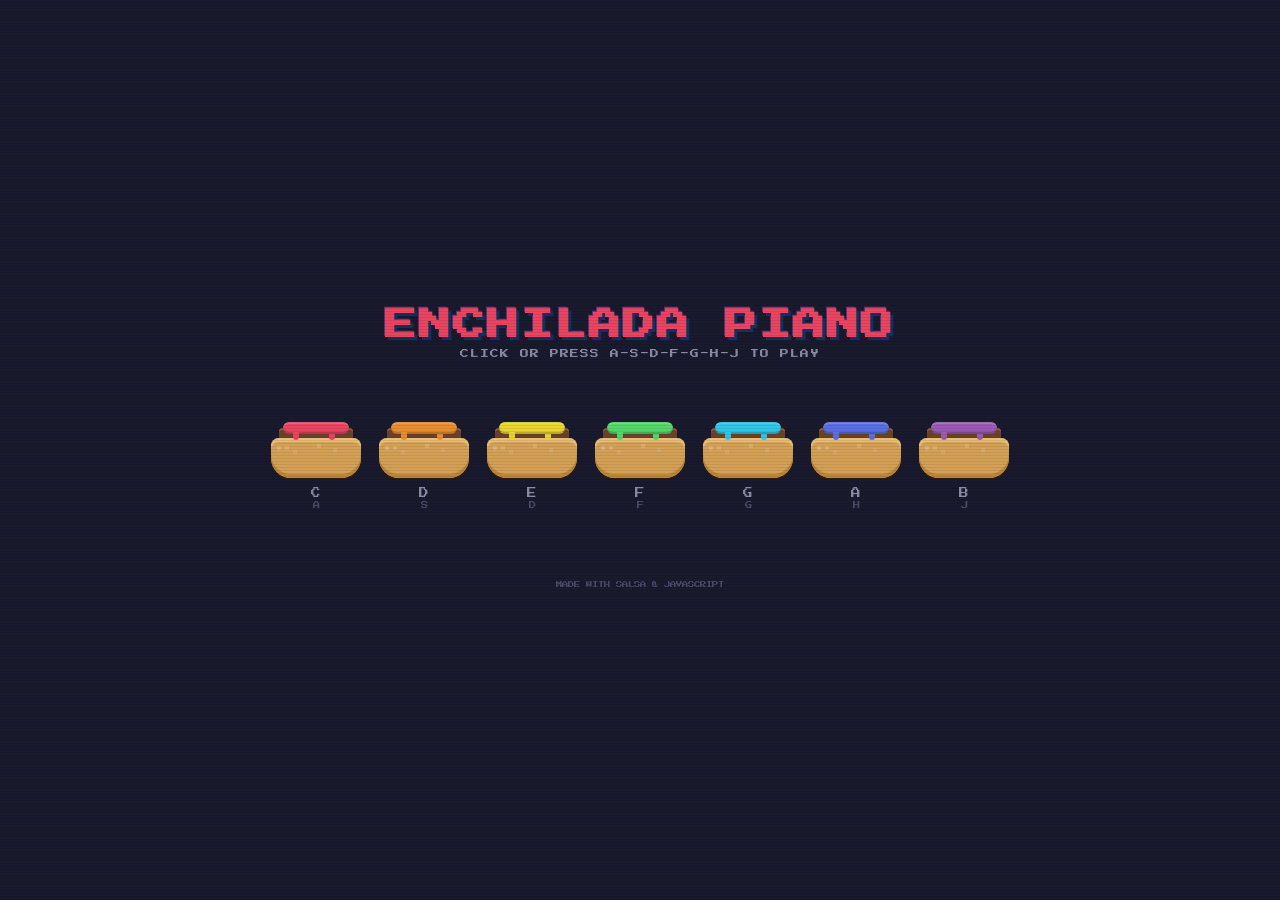
==== index.html @ 0d9ccbb5 "Add files via upload" ====
<!DOCTYPE html>
<html lang="en">
<head>
  <meta charset="UTF-8">
  <meta name="viewport" content="width=device-width, initial-scale=1.0">
  <title>Enchilada Piano</title>

  <!-- Press Start 2P: a chunky pixel font from Google Fonts -->
  <link href="https://fonts.googleapis.com/css2?family=Press+Start+2P&display=swap" rel="stylesheet">

  <style>
    /* ===== RESET & BASE ===== */
    * { margin: 0; padding: 0; box-sizing: border-box; }

    body {
      background: #1a1a2e;
      font-family: 'Press Start 2P', monospace;
      display: flex;
      flex-direction: column;
      align-items: center;
      justify-content: center;
      min-height: 100vh;
      overflow: hidden;
      user-select: none;
      -webkit-user-select: none;
    }

    /* ===== SCANLINE OVERLAY — gives that retro CRT monitor look ===== */
    body::after {
      content: '';
      position: fixed;
      top: 0; left: 0; right: 0; bottom: 0;
      background: repeating-linear-gradient(
        0deg,
        rgba(0, 0, 0, 0.08) 0px,
        rgba(0, 0, 0, 0.08) 1px,
        transparent 1px,
        transparent 3px
      );
      pointer-events: none;
      z-index: 1000;
    }

    /* ===== TITLE ===== */
    h1 {
      color: #e94560;
      font-size: 2rem;
      text-shadow:
        3px 3px 0 #0f3460,
        -1px -1px 0 #533483;
      margin-bottom: 0.5rem;
      letter-spacing: 2px;
    }

    .subtitle {
      color: #8b8ba7;
      font-size: 0.55rem;
      margin-bottom: 2.5rem;
      letter-spacing: 1px;
    }

    /* ===== STAGE — the container that shakes ===== */
    .stage {
      display: flex;
      gap: 18px;
      align-items: flex-end;
      padding: 30px 20px;
      position: relative;
    }

    .stage.shake {
      animation: screenShake 0.3s ease-out;
    }

    @keyframes screenShake {
      0%  { transform: translate(0, 0) rotate(0deg); }
      20% { transform: translate(-4px, 2px) rotate(-1deg); }
      40% { transform: translate(3px, -3px) rotate(1deg); }
      60% { transform: translate(-2px, 1px) rotate(-0.5deg); }
      80% { transform: translate(2px, -1px) rotate(0.5deg); }
      100%{ transform: translate(0, 0) rotate(0deg); }
    }

    /* ===== ENCHILADA WRAPPER ===== */
    .enchilada-wrapper {
      display: flex;
      flex-direction: column;
      align-items: center;
      cursor: pointer;
      transition: transform 0.1s;
    }

    .enchilada-wrapper:hover {
      transform: scale(1.05);
    }

    .enchilada-wrapper:active {
      transform: scale(0.95);
    }

    /* ===== THE ENCHILADA — pixel art drawn with CSS ===== */
    .enchilada {
      width: 90px;
      height: 50px;
      position: relative;
      image-rendering: pixelated;
      /* Disable smoothing to keep things chunky */
      -ms-interpolation-mode: nearest-neighbor;
    }

    /* Tortilla body — the main wrap */
    .tortilla {
      width: 90px;
      height: 40px;
      background: #d4a056;
      border-radius: 8px 8px 20px 20px;
      position: absolute;
      bottom: 0;
      /* Pixel-style border */
      box-shadow:
        inset 0 -4px 0 #b8863c,
        inset 0 4px 0 #e8be78,
        0 2px 0 #2a1a0a;
      overflow: hidden;
    }

    /* Filling visible at the top — the good stuff inside */
    .filling {
      position: absolute;
      top: 0;
      left: 8px;
      right: 8px;
      height: 14px;
      background: #6b4226;
      border-radius: 4px 4px 0 0;
      box-shadow:
        inset 0 2px 0 #8b5e3c,
        inset 0 -2px 0 #4a2e18;
    }

    /* Sauce drizzle on top — each enchilada gets a unique sauce color */
    .sauce {
      position: absolute;
      top: -6px;
      left: 12px;
      right: 12px;
      height: 12px;
      border-radius: 6px;
      box-shadow:
        inset 0 -2px 0 rgba(0, 0, 0, 0.2),
        inset 0 2px 0 rgba(255, 255, 255, 0.15);
    }

    /* Sauce drip details */
    .sauce::before,
    .sauce::after {
      content: '';
      position: absolute;
      bottom: -6px;
      width: 6px;
      height: 8px;
      background: inherit;
      border-radius: 0 0 3px 3px;
    }
    .sauce::before { left: 10px; }
    .sauce::after { right: 14px; height: 6px; }

    /* Pixel highlights on the tortilla — gives it that 8-bit texture */
    .tortilla::before {
      content: '';
      position: absolute;
      top: 8px;
      left: 6px;
      width: 4px;
      height: 4px;
      background: rgba(255, 255, 255, 0.2);
      box-shadow:
        8px 0 0 rgba(255, 255, 255, 0.15),
        16px 4px 0 rgba(255, 255, 255, 0.1),
        40px -2px 0 rgba(255, 255, 255, 0.15),
        56px 2px 0 rgba(255, 255, 255, 0.1);
    }

    /* ===== SAUCE COLORS — one per enchilada, rainbow style ===== */
    .enchilada-wrapper[data-note="C"] .sauce { background: #e94560; } /* Red */
    .enchilada-wrapper[data-note="D"] .sauce { background: #e88c30; } /* Orange */
    .enchilada-wrapper[data-note="E"] .sauce { background: #e8d530; } /* Yellow */
    .enchilada-wrapper[data-note="F"] .sauce { background: #53d769; } /* Green */
    .enchilada-wrapper[data-note="G"] .sauce { background: #30c5e8; } /* Cyan */
    .enchilada-wrapper[data-note="A"] .sauce { background: #5b6ee1; } /* Blue */
    .enchilada-wrapper[data-note="B"] .sauce { background: #9b59b6; } /* Purple */

    /* ===== GLOW when active — matches sauce color ===== */
    .enchilada-wrapper[data-note="C"].active .enchilada { filter: drop-shadow(0 0 12px #e94560) drop-shadow(0 0 24px #e94560); }
    .enchilada-wrapper[data-note="D"].active .enchilada { filter: drop-shadow(0 0 12px #e88c30) drop-shadow(0 0 24px #e88c30); }
    .enchilada-wrapper[data-note="E"].active .enchilada { filter: drop-shadow(0 0 12px #e8d530) drop-shadow(0 0 24px #e8d530); }
    .enchilada-wrapper[data-note="F"].active .enchilada { filter: drop-shadow(0 0 12px #53d769) drop-shadow(0 0 24px #53d769); }
    .enchilada-wrapper[data-note="G"].active .enchilada { filter: drop-shadow(0 0 12px #30c5e8) drop-shadow(0 0 24px #30c5e8); }
    .enchilada-wrapper[data-note="A"].active .enchilada { filter: drop-shadow(0 0 12px #5b6ee1) drop-shadow(0 0 24px #5b6ee1); }
    .enchilada-wrapper[data-note="B"].active .enchilada { filter: drop-shadow(0 0 12px #9b59b6) drop-shadow(0 0 24px #9b59b6); }

    /* ===== NOTE LABEL below each enchilada ===== */
    .note-label {
      color: #8b8ba7;
      font-size: 0.6rem;
      margin-top: 10px;
      transition: color 0.2s;
    }

    .key-hint {
      color: #4a4a6a;
      font-size: 0.45rem;
      margin-top: 4px;
    }

    .enchilada-wrapper.active .note-label {
      color: #fff;
    }

    /* ===== BOUNCE + SPIN animation ===== */
    .enchilada-wrapper.active .enchilada {
      animation: bounceAndSpin 0.4s ease-out;
    }

    @keyframes bounceAndSpin {
      0%   { transform: translateY(0) rotate(0deg) scale(1); }
      15%  { transform: translateY(-30px) rotate(-15deg) scale(1.15); }
      30%  { transform: translateY(-45px) rotate(180deg) scale(1.1); }
      50%  { transform: translateY(-20px) rotate(360deg) scale(1.05); }
      70%  { transform: translateY(5px) rotate(370deg) scale(0.95); }
      85%  { transform: translateY(-3px) rotate(365deg) scale(1.02); }
      100% { transform: translateY(0) rotate(360deg) scale(1); }
    }

    /* ===== SAUCE SPLAT PARTICLES ===== */
    .sauce-particle {
      position: absolute;
      width: 8px;
      height: 8px;
      border-radius: 50%;
      pointer-events: none;
      z-index: 100;
    }

    .sauce-particle.animate {
      animation: splatFly 0.5s ease-out forwards;
    }

    @keyframes splatFly {
      0% {
        opacity: 1;
        transform: translate(0, 0) scale(1);
      }
      100% {
        opacity: 0;
        transform: translate(var(--splat-x), var(--splat-y)) scale(0.3);
      }
    }

    /* ===== FOOTER ===== */
    .footer {
      margin-top: 2.5rem;
      color: #4a4a6a;
      font-size: 0.4rem;
      text-align: center;
      line-height: 2;
    }

    /* ===== RESPONSIVE — stack enchiladas tighter on small screens ===== */
    @media (max-width: 768px) {
      h1 { font-size: 1.2rem; }
      .stage { gap: 8px; padding: 20px 10px; }
      .enchilada { width: 65px; height: 38px; }
      .tortilla { width: 65px; height: 30px; }
      .filling { left: 5px; right: 5px; height: 10px; }
      .sauce { left: 8px; right: 8px; top: -4px; height: 10px; }
      .note-label { font-size: 0.45rem; }
      .key-hint { font-size: 0.35rem; }
    }

    @media (max-width: 480px) {
      .stage { gap: 4px; flex-wrap: wrap; justify-content: center; }
      .enchilada { width: 55px; height: 32px; }
      .tortilla { width: 55px; height: 26px; }
    }
  </style>
</head>
<body>

  <h1>ENCHILADA PIANO</h1>
  <p class="subtitle">CLICK OR PRESS A-S-D-F-G-H-J TO PLAY</p>

  <div class="stage" id="stage">
    <!-- 7 enchiladas, one per note. Each has a tortilla body, filling, and sauce drizzle. -->
    <div class="enchilada-wrapper" data-note="C" data-key="a">
      <div class="enchilada">
        <div class="filling"></div>
        <div class="tortilla"></div>
        <div class="sauce"></div>
      </div>
      <span class="note-label">C</span>
      <span class="key-hint">A</span>
    </div>

    <div class="enchilada-wrapper" data-note="D" data-key="s">
      <div class="enchilada">
        <div class="filling"></div>
        <div class="tortilla"></div>
        <div class="sauce"></div>
      </div>
      <span class="note-label">D</span>
      <span class="key-hint">S</span>
    </div>

    <div class="enchilada-wrapper" data-note="E" data-key="d">
      <div class="enchilada">
        <div class="filling"></div>
        <div class="tortilla"></div>
        <div class="sauce"></div>
      </div>
      <span class="note-label">E</span>
      <span class="key-hint">D</span>
    </div>

    <div class="enchilada-wrapper" data-note="F" data-key="f">
      <div class="enchilada">
        <div class="filling"></div>
        <div class="tortilla"></div>
        <div class="sauce"></div>
      </div>
      <span class="note-label">F</span>
      <span class="key-hint">F</span>
    </div>

    <div class="enchilada-wrapper" data-note="G" data-key="g">
      <div class="enchilada">
        <div class="filling"></div>
        <div class="tortilla"></div>
        <div class="sauce"></div>
      </div>
      <span class="note-label">G</span>
      <span class="key-hint">G</span>
    </div>

    <div class="enchilada-wrapper" data-note="A" data-key="h">
      <div class="enchilada">
        <div class="filling"></div>
        <div class="tortilla"></div>
        <div class="sauce"></div>
      </div>
      <span class="note-label">A</span>
      <span class="key-hint">H</span>
    </div>

    <div class="enchilada-wrapper" data-note="B" data-key="j">
      <div class="enchilada">
        <div class="filling"></div>
        <div class="tortilla"></div>
        <div class="sauce"></div>
      </div>
      <span class="note-label">B</span>
      <span class="key-hint">J</span>
    </div>
  </div>

  <div class="footer">
    MADE WITH SALSA & JAVASCRIPT
  </div>

  <script>
    // ==========================================================
    // ENCHILADA PIANO — all the game logic lives here
    // ==========================================================

    // --- Piano note frequencies (Hz) for one octave starting at middle C ---
    // These are the exact frequencies that make each note sound right
    const NOTE_FREQUENCIES = {
      C: 261.63,
      D: 293.66,
      E: 329.63,
      F: 349.23,
      G: 392.00,
      A: 440.00,
      B: 493.88
    };

    // --- Sauce colors matching the CSS, used for splat particles ---
    const SAUCE_COLORS = {
      C: '#e94560',
      D: '#e88c30',
      E: '#e8d530',
      F: '#53d769',
      G: '#30c5e8',
      A: '#5b6ee1',
      B: '#9b59b6'
    };

    // --- Set up the Web Audio API ---
    // Think of AudioContext as a tiny recording studio inside the browser.
    // We create sounds by generating waveforms (oscillators) and shaping
    // their volume over time (gain envelopes).
    let audioContext = null;

    function getAudioContext() {
      // Browsers require a user gesture before playing audio,
      // so we create the context on first interaction
      if (!audioContext) {
        audioContext = new (window.AudioContext || window.webkitAudioContext)();
      }
      return audioContext;
    }

    // --- Play a piano-like sound for a given note ---
    function playNote(noteName) {
      const ctx = getAudioContext();
      const frequency = NOTE_FREQUENCIES[noteName];
      const now = ctx.currentTime;

      // CREATE THE SOUND SOURCE
      // An oscillator generates a continuous tone at a specific frequency.
      // We use a "triangle" wave — it's softer than a square wave and
      // sounds more piano-like than a plain sine wave.
      const oscillator = ctx.createOscillator();
      oscillator.type = 'triangle';
      oscillator.frequency.setValueAtTime(frequency, now);

      // Add a second oscillator slightly detuned for richness
      // (like how a real piano has multiple strings per note)
      const oscillator2 = ctx.createOscillator();
      oscillator2.type = 'sine';
      oscillator2.frequency.setValueAtTime(frequency * 2, now); // One octave up (harmonic)

      // SHAPE THE VOLUME (ADSR envelope)
      // This makes it sound like a key strike instead of a flat beep:
      //   Attack:  volume rises quickly (the hammer hitting the string)
      //   Decay:   volume drops to a sustain level
      //   Sustain: holds at a medium level
      //   Release: fades out to silence
      const gainNode = ctx.createGain();
      gainNode.gain.setValueAtTime(0, now);
      gainNode.gain.linearRampToValueAtTime(0.5, now + 0.01);  // Attack: quick rise
      gainNode.gain.exponentialRampToValueAtTime(0.2, now + 0.1);  // Decay
      gainNode.gain.exponentialRampToValueAtTime(0.01, now + 1.2); // Release: fade out

      // Second oscillator is quieter (it's just adding color)
      const gainNode2 = ctx.createGain();
      gainNode2.gain.setValueAtTime(0, now);
      gainNode2.gain.linearRampToValueAtTime(0.12, now + 0.01);
      gainNode2.gain.exponentialRampToValueAtTime(0.01, now + 0.8);

      // CONNECT everything to the speakers
      oscillator.connect(gainNode);
      gainNode.connect(ctx.destination);

      oscillator2.connect(gainNode2);
      gainNode2.connect(ctx.destination);

      // START and auto-stop
      oscillator.start(now);
      oscillator.stop(now + 1.5);

      oscillator2.start(now);
      oscillator2.stop(now + 1.0);
    }

    // --- Create sauce splat particles ---
    // Spawns little colored dots that fly out in random directions
    function createSauceSplats(wrapper, noteName) {
      const rect = wrapper.getBoundingClientRect();
      const centerX = rect.left + rect.width / 2;
      const centerY = rect.top + rect.height / 2;
      const color = SAUCE_COLORS[noteName];

      // Spawn 8 particles in random directions
      for (let i = 0; i < 8; i++) {
        const particle = document.createElement('div');
        particle.className = 'sauce-particle';
        particle.style.background = color;
        particle.style.left = centerX + 'px';
        particle.style.top = centerY + 'px';
        particle.style.position = 'fixed';

        // Random direction and distance for each splat
        const angle = (Math.PI * 2 / 8) * i + (Math.random() * 0.5 - 0.25);
        const distance = 40 + Math.random() * 60;
        const dx = Math.cos(angle) * distance;
        const dy = Math.sin(angle) * distance - 20; // bias upward

        // Set CSS custom properties for the animation endpoint
        particle.style.setProperty('--splat-x', dx + 'px');
        particle.style.setProperty('--splat-y', dy + 'px');

        // Random sizes for variety
        const size = 4 + Math.random() * 8;
        particle.style.width = size + 'px';
        particle.style.height = size + 'px';

        document.body.appendChild(particle);

        // Trigger animation on next frame (so the browser registers the element first)
        requestAnimationFrame(() => {
          particle.classList.add('animate');
        });

        // Clean up after animation finishes
        setTimeout(() => {
          particle.remove();
        }, 600);
      }
    }

    // --- Trigger screen shake ---
    function shakeScreen() {
      const stage = document.getElementById('stage');
      stage.classList.remove('shake');
      // Force browser to acknowledge the removal before re-adding
      void stage.offsetWidth;
      stage.classList.add('shake');
    }

    // --- Main function: play an enchilada! ---
    function playEnchilada(noteName) {
      const wrapper = document.querySelector(`.enchilada-wrapper[data-note="${noteName}"]`);
      if (!wrapper) return;

      // 1. Play the piano sound
      playNote(noteName);

      // 2. Trigger bounce + spin animation
      wrapper.classList.remove('active');
      void wrapper.offsetWidth; // Reset animation if already playing
      wrapper.classList.add('active');

      // 3. Sauce splat particles
      createSauceSplats(wrapper, noteName);

      // 4. Screen shake
      shakeScreen();

      // Remove active class after animation completes
      setTimeout(() => {
        wrapper.classList.remove('active');
      }, 450);
    }

    // --- CLICK / TAP support ---
    document.querySelectorAll('.enchilada-wrapper').forEach(wrapper => {
      // Use pointerdown for instant response (no 300ms delay on mobile)
      wrapper.addEventListener('pointerdown', (event) => {
        event.preventDefault();
        const note = wrapper.getAttribute('data-note');
        playEnchilada(note);
      });
    });

    // --- KEYBOARD support (A, S, D, F, G, H, J) ---
    const KEY_TO_NOTE = {
      a: 'C',
      s: 'D',
      d: 'E',
      f: 'F',
      g: 'G',
      h: 'A',
      j: 'B'
    };

    // Track which keys are currently held down to prevent repeats
    const keysDown = new Set();

    document.addEventListener('keydown', (event) => {
      const key = event.key.toLowerCase();
      // Ignore if key is already held down (prevents machine-gun repeats)
      if (keysDown.has(key)) return;

      const note = KEY_TO_NOTE[key];
      if (note) {
        keysDown.add(key);
        playEnchilada(note);
      }
    });

    document.addEventListener('keyup', (event) => {
      keysDown.delete(event.key.toLowerCase());
    });
  </script>

</body>
</html>
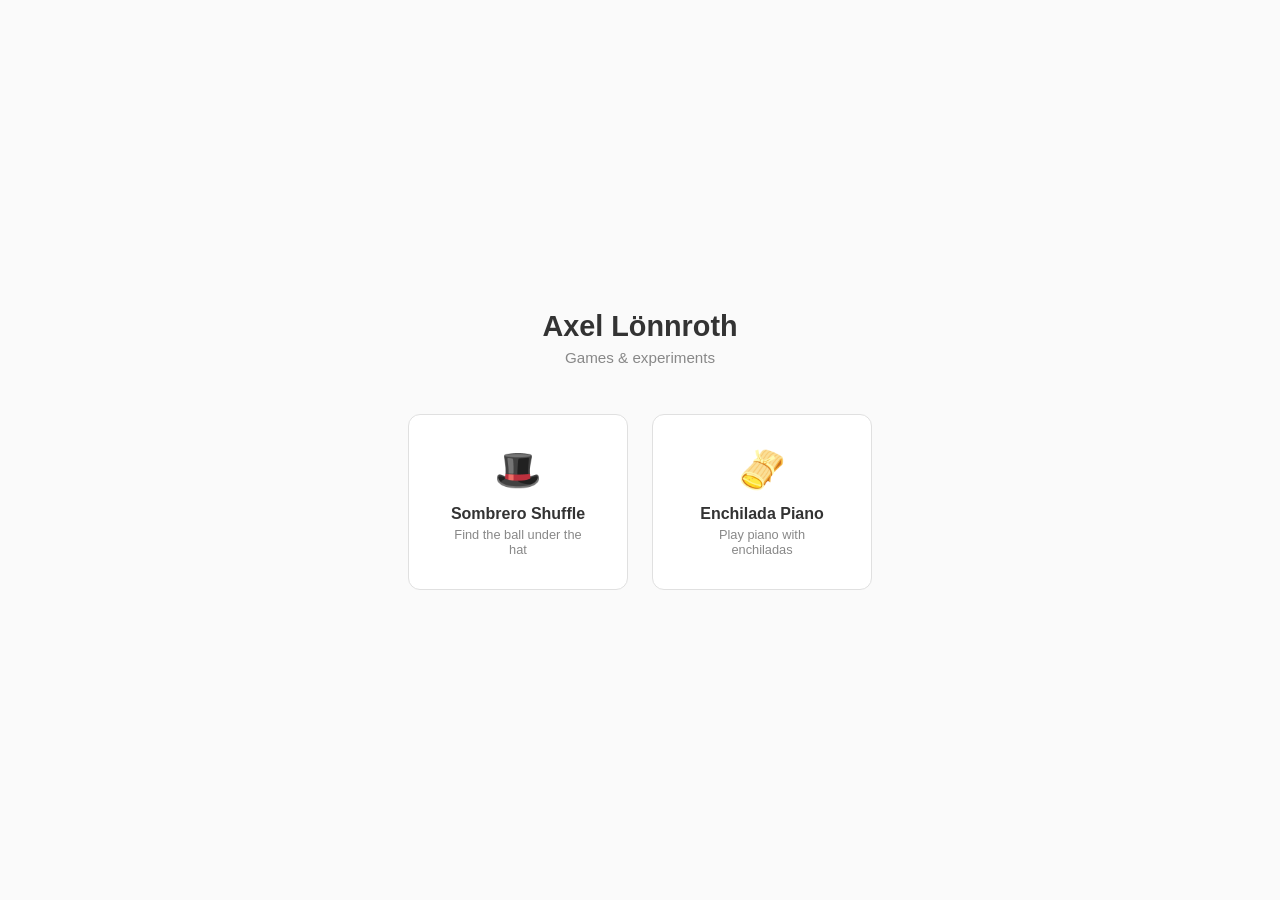
==== commit ac54c7e2: "Add files via upload" ====
--- a/index.html
+++ b/index.html
@@ -3,586 +3,94 @@
 <head>
   <meta charset="UTF-8">
   <meta name="viewport" content="width=device-width, initial-scale=1.0">
-  <title>Enchilada Piano</title>
-
-  <!-- Press Start 2P: a chunky pixel font from Google Fonts -->
-  <link href="https://fonts.googleapis.com/css2?family=Press+Start+2P&display=swap" rel="stylesheet">
-
+  <title>Axel Lönnroth</title>
   <style>
-    /* ===== RESET & BASE ===== */
     * { margin: 0; padding: 0; box-sizing: border-box; }
 
     body {
-      background: #1a1a2e;
-      font-family: 'Press Start 2P', monospace;
+      font-family: -apple-system, BlinkMacSystemFont, 'Segoe UI', sans-serif;
+      background: #fafafa;
+      color: #333;
+      min-height: 100vh;
       display: flex;
-      flex-direction: column;
       align-items: center;
       justify-content: center;
-      min-height: 100vh;
-      overflow: hidden;
-      user-select: none;
-      -webkit-user-select: none;
     }
 
-    /* ===== SCANLINE OVERLAY — gives that retro CRT monitor look ===== */
-    body::after {
-      content: '';
-      position: fixed;
-      top: 0; left: 0; right: 0; bottom: 0;
-      background: repeating-linear-gradient(
-        0deg,
-        rgba(0, 0, 0, 0.08) 0px,
-        rgba(0, 0, 0, 0.08) 1px,
-        transparent 1px,
-        transparent 3px
-      );
-      pointer-events: none;
-      z-index: 1000;
+    .container {
+      text-align: center;
+      padding: 40px 20px;
     }
 
-    /* ===== TITLE ===== */
     h1 {
-      color: #e94560;
-      font-size: 2rem;
-      text-shadow:
-        3px 3px 0 #0f3460,
-        -1px -1px 0 #533483;
-      margin-bottom: 0.5rem;
-      letter-spacing: 2px;
+      font-size: 1.8rem;
+      font-weight: 600;
+      margin-bottom: 0.4rem;
     }
 
     .subtitle {
-      color: #8b8ba7;
-      font-size: 0.55rem;
-      margin-bottom: 2.5rem;
-      letter-spacing: 1px;
+      color: #888;
+      font-size: 0.95rem;
+      margin-bottom: 3rem;
     }
 
-    /* ===== STAGE — the container that shakes ===== */
-    .stage {
+    .games {
       display: flex;
-      gap: 18px;
-      align-items: flex-end;
-      padding: 30px 20px;
-      position: relative;
+      gap: 24px;
+      justify-content: center;
+      flex-wrap: wrap;
     }
 
-    .stage.shake {
-      animation: screenShake 0.3s ease-out;
+    a.card {
+      display: block;
+      text-decoration: none;
+      color: #333;
+      background: #fff;
+      border: 1px solid #e0e0e0;
+      border-radius: 12px;
+      padding: 32px 36px;
+      width: 220px;
+      transition: transform 0.15s, box-shadow 0.15s;
     }
 
-    @keyframes screenShake {
-      0%  { transform: translate(0, 0) rotate(0deg); }
-      20% { transform: translate(-4px, 2px) rotate(-1deg); }
-      40% { transform: translate(3px, -3px) rotate(1deg); }
-      60% { transform: translate(-2px, 1px) rotate(-0.5deg); }
-      80% { transform: translate(2px, -1px) rotate(0.5deg); }
-      100%{ transform: translate(0, 0) rotate(0deg); }
+    a.card:hover {
+      transform: translateY(-4px);
+      box-shadow: 0 8px 24px rgba(0, 0, 0, 0.08);
     }
 
-    /* ===== ENCHILADA WRAPPER ===== */
-    .enchilada-wrapper {
-      display: flex;
-      flex-direction: column;
-      align-items: center;
-      cursor: pointer;
-      transition: transform 0.1s;
+    .card-emoji {
+      font-size: 2.4rem;
+      margin-bottom: 12px;
     }
 
-    .enchilada-wrapper:hover {
-      transform: scale(1.05);
+    .card-title {
+      font-weight: 600;
+      font-size: 1rem;
+      margin-bottom: 4px;
     }
 
-    .enchilada-wrapper:active {
-      transform: scale(0.95);
-    }
-
-    /* ===== THE ENCHILADA — pixel art drawn with CSS ===== */
-    .enchilada {
-      width: 90px;
-      height: 50px;
-      position: relative;
-      image-rendering: pixelated;
-      /* Disable smoothing to keep things chunky */
-      -ms-interpolation-mode: nearest-neighbor;
-    }
-
-    /* Tortilla body — the main wrap */
-    .tortilla {
-      width: 90px;
-      height: 40px;
-      background: #d4a056;
-      border-radius: 8px 8px 20px 20px;
-      position: absolute;
-      bottom: 0;
-      /* Pixel-style border */
-      box-shadow:
-        inset 0 -4px 0 #b8863c,
-        inset 0 4px 0 #e8be78,
-        0 2px 0 #2a1a0a;
-      overflow: hidden;
-    }
-
-    /* Filling visible at the top — the good stuff inside */
-    .filling {
-      position: absolute;
-      top: 0;
-      left: 8px;
-      right: 8px;
-      height: 14px;
-      background: #6b4226;
-      border-radius: 4px 4px 0 0;
-      box-shadow:
-        inset 0 2px 0 #8b5e3c,
-        inset 0 -2px 0 #4a2e18;
-    }
-
-    /* Sauce drizzle on top — each enchilada gets a unique sauce color */
-    .sauce {
-      position: absolute;
-      top: -6px;
-      left: 12px;
-      right: 12px;
-      height: 12px;
-      border-radius: 6px;
-      box-shadow:
-        inset 0 -2px 0 rgba(0, 0, 0, 0.2),
-        inset 0 2px 0 rgba(255, 255, 255, 0.15);
-    }
-
-    /* Sauce drip details */
-    .sauce::before,
-    .sauce::after {
-      content: '';
-      position: absolute;
-      bottom: -6px;
-      width: 6px;
-      height: 8px;
-      background: inherit;
-      border-radius: 0 0 3px 3px;
-    }
-    .sauce::before { left: 10px; }
-    .sauce::after { right: 14px; height: 6px; }
-
-    /* Pixel highlights on the tortilla — gives it that 8-bit texture */
-    .tortilla::before {
-      content: '';
-      position: absolute;
-      top: 8px;
-      left: 6px;
-      width: 4px;
-      height: 4px;
-      background: rgba(255, 255, 255, 0.2);
-      box-shadow:
-        8px 0 0 rgba(255, 255, 255, 0.15),
-        16px 4px 0 rgba(255, 255, 255, 0.1),
-        40px -2px 0 rgba(255, 255, 255, 0.15),
-        56px 2px 0 rgba(255, 255, 255, 0.1);
-    }
-
-    /* ===== SAUCE COLORS — one per enchilada, rainbow style ===== */
-    .enchilada-wrapper[data-note="C"] .sauce { background: #e94560; } /* Red */
-    .enchilada-wrapper[data-note="D"] .sauce { background: #e88c30; } /* Orange */
-    .enchilada-wrapper[data-note="E"] .sauce { background: #e8d530; } /* Yellow */
-    .enchilada-wrapper[data-note="F"] .sauce { background: #53d769; } /* Green */
-    .enchilada-wrapper[data-note="G"] .sauce { background: #30c5e8; } /* Cyan */
-    .enchilada-wrapper[data-note="A"] .sauce { background: #5b6ee1; } /* Blue */
-    .enchilada-wrapper[data-note="B"] .sauce { background: #9b59b6; } /* Purple */
-
-    /* ===== GLOW when active — matches sauce color ===== */
-    .enchilada-wrapper[data-note="C"].active .enchilada { filter: drop-shadow(0 0 12px #e94560) drop-shadow(0 0 24px #e94560); }
-    .enchilada-wrapper[data-note="D"].active .enchilada { filter: drop-shadow(0 0 12px #e88c30) drop-shadow(0 0 24px #e88c30); }
-    .enchilada-wrapper[data-note="E"].active .enchilada { filter: drop-shadow(0 0 12px #e8d530) drop-shadow(0 0 24px #e8d530); }
-    .enchilada-wrapper[data-note="F"].active .enchilada { filter: drop-shadow(0 0 12px #53d769) drop-shadow(0 0 24px #53d769); }
-    .enchilada-wrapper[data-note="G"].active .enchilada { filter: drop-shadow(0 0 12px #30c5e8) drop-shadow(0 0 24px #30c5e8); }
-    .enchilada-wrapper[data-note="A"].active .enchilada { filter: drop-shadow(0 0 12px #5b6ee1) drop-shadow(0 0 24px #5b6ee1); }
-    .enchilada-wrapper[data-note="B"].active .enchilada { filter: drop-shadow(0 0 12px #9b59b6) drop-shadow(0 0 24px #9b59b6); }
-
-    /* ===== NOTE LABEL below each enchilada ===== */
-    .note-label {
-      color: #8b8ba7;
-      font-size: 0.6rem;
-      margin-top: 10px;
-      transition: color 0.2s;
-    }
-
-    .key-hint {
-      color: #4a4a6a;
-      font-size: 0.45rem;
-      margin-top: 4px;
-    }
-
-    .enchilada-wrapper.active .note-label {
-      color: #fff;
-    }
-
-    /* ===== BOUNCE + SPIN animation ===== */
-    .enchilada-wrapper.active .enchilada {
-      animation: bounceAndSpin 0.4s ease-out;
-    }
-
-    @keyframes bounceAndSpin {
-      0%   { transform: translateY(0) rotate(0deg) scale(1); }
-      15%  { transform: translateY(-30px) rotate(-15deg) scale(1.15); }
-      30%  { transform: translateY(-45px) rotate(180deg) scale(1.1); }
-      50%  { transform: translateY(-20px) rotate(360deg) scale(1.05); }
-      70%  { transform: translateY(5px) rotate(370deg) scale(0.95); }
-      85%  { transform: translateY(-3px) rotate(365deg) scale(1.02); }
-      100% { transform: translateY(0) rotate(360deg) scale(1); }
-    }
-
-    /* ===== SAUCE SPLAT PARTICLES ===== */
-    .sauce-particle {
-      position: absolute;
-      width: 8px;
-      height: 8px;
-      border-radius: 50%;
-      pointer-events: none;
-      z-index: 100;
-    }
-
-    .sauce-particle.animate {
-      animation: splatFly 0.5s ease-out forwards;
-    }
-
-    @keyframes splatFly {
-      0% {
-        opacity: 1;
-        transform: translate(0, 0) scale(1);
-      }
-      100% {
-        opacity: 0;
-        transform: translate(var(--splat-x), var(--splat-y)) scale(0.3);
-      }
-    }
-
-    /* ===== FOOTER ===== */
-    .footer {
-      margin-top: 2.5rem;
-      color: #4a4a6a;
-      font-size: 0.4rem;
-      text-align: center;
-      line-height: 2;
-    }
-
-    /* ===== RESPONSIVE — stack enchiladas tighter on small screens ===== */
-    @media (max-width: 768px) {
-      h1 { font-size: 1.2rem; }
-      .stage { gap: 8px; padding: 20px 10px; }
-      .enchilada { width: 65px; height: 38px; }
-      .tortilla { width: 65px; height: 30px; }
-      .filling { left: 5px; right: 5px; height: 10px; }
-      .sauce { left: 8px; right: 8px; top: -4px; height: 10px; }
-      .note-label { font-size: 0.45rem; }
-      .key-hint { font-size: 0.35rem; }
-    }
-
-    @media (max-width: 480px) {
-      .stage { gap: 4px; flex-wrap: wrap; justify-content: center; }
-      .enchilada { width: 55px; height: 32px; }
-      .tortilla { width: 55px; height: 26px; }
+    .card-desc {
+      color: #888;
+      font-size: 0.8rem;
     }
   </style>
 </head>
 <body>
-
-  <h1>ENCHILADA PIANO</h1>
-  <p class="subtitle">CLICK OR PRESS A-S-D-F-G-H-J TO PLAY</p>
-
-  <div class="stage" id="stage">
-    <!-- 7 enchiladas, one per note. Each has a tortilla body, filling, and sauce drizzle. -->
-    <div class="enchilada-wrapper" data-note="C" data-key="a">
-      <div class="enchilada">
-        <div class="filling"></div>
-        <div class="tortilla"></div>
-        <div class="sauce"></div>
-      </div>
-      <span class="note-label">C</span>
-      <span class="key-hint">A</span>
-    </div>
-
-    <div class="enchilada-wrapper" data-note="D" data-key="s">
-      <div class="enchilada">
-        <div class="filling"></div>
-        <div class="tortilla"></div>
-        <div class="sauce"></div>
-      </div>
-      <span class="note-label">D</span>
-      <span class="key-hint">S</span>
-    </div>
-
-    <div class="enchilada-wrapper" data-note="E" data-key="d">
-      <div class="enchilada">
-        <div class="filling"></div>
-        <div class="tortilla"></div>
-        <div class="sauce"></div>
-      </div>
-      <span class="note-label">E</span>
-      <span class="key-hint">D</span>
-    </div>
-
-    <div class="enchilada-wrapper" data-note="F" data-key="f">
-      <div class="enchilada">
-        <div class="filling"></div>
-        <div class="tortilla"></div>
-        <div class="sauce"></div>
-      </div>
-      <span class="note-label">F</span>
-      <span class="key-hint">F</span>
-    </div>
-
-    <div class="enchilada-wrapper" data-note="G" data-key="g">
-      <div class="enchilada">
-        <div class="filling"></div>
-        <div class="tortilla"></div>
-        <div class="sauce"></div>
-      </div>
-      <span class="note-label">G</span>
-      <span class="key-hint">G</span>
-    </div>
-
-    <div class="enchilada-wrapper" data-note="A" data-key="h">
-      <div class="enchilada">
-        <div class="filling"></div>
-        <div class="tortilla"></div>
-        <div class="sauce"></div>
-      </div>
-      <span class="note-label">A</span>
-      <span class="key-hint">H</span>
-    </div>
-
-    <div class="enchilada-wrapper" data-note="B" data-key="j">
-      <div class="enchilada">
-        <div class="filling"></div>
-        <div class="tortilla"></div>
-        <div class="sauce"></div>
-      </div>
-      <span class="note-label">B</span>
-      <span class="key-hint">J</span>
+  <div class="container">
+    <h1>Axel Lönnroth</h1>
+    <p class="subtitle">Games & experiments</p>
+    <div class="games">
+      <a class="card" href="/sombrero/">
+        <div class="card-emoji">🎩</div>
+        <div class="card-title">Sombrero Shuffle</div>
+        <div class="card-desc">Find the ball under the hat</div>
+      </a>
+      <a class="card" href="/enchilada/">
+        <div class="card-emoji">🫔</div>
+        <div class="card-title">Enchilada Piano</div>
+        <div class="card-desc">Play piano with enchiladas</div>
+      </a>
     </div>
   </div>
-
-  <div class="footer">
-    MADE WITH SALSA & JAVASCRIPT
-  </div>
-
-  <script>
-    // ==========================================================
-    // ENCHILADA PIANO — all the game logic lives here
-    // ==========================================================
-
-    // --- Piano note frequencies (Hz) for one octave starting at middle C ---
-    // These are the exact frequencies that make each note sound right
-    const NOTE_FREQUENCIES = {
-      C: 261.63,
-      D: 293.66,
-      E: 329.63,
-      F: 349.23,
-      G: 392.00,
-      A: 440.00,
-      B: 493.88
-    };
-
-    // --- Sauce colors matching the CSS, used for splat particles ---
-    const SAUCE_COLORS = {
-      C: '#e94560',
-      D: '#e88c30',
-      E: '#e8d530',
-      F: '#53d769',
-      G: '#30c5e8',
-      A: '#5b6ee1',
-      B: '#9b59b6'
-    };
-
-    // --- Set up the Web Audio API ---
-    // Think of AudioContext as a tiny recording studio inside the browser.
-    // We create sounds by generating waveforms (oscillators) and shaping
-    // their volume over time (gain envelopes).
-    let audioContext = null;
-
-    function getAudioContext() {
-      // Browsers require a user gesture before playing audio,
-      // so we create the context on first interaction
-      if (!audioContext) {
-        audioContext = new (window.AudioContext || window.webkitAudioContext)();
-      }
-      return audioContext;
-    }
-
-    // --- Play a piano-like sound for a given note ---
-    function playNote(noteName) {
-      const ctx = getAudioContext();
-      const frequency = NOTE_FREQUENCIES[noteName];
-      const now = ctx.currentTime;
-
-      // CREATE THE SOUND SOURCE
-      // An oscillator generates a continuous tone at a specific frequency.
-      // We use a "triangle" wave — it's softer than a square wave and
-      // sounds more piano-like than a plain sine wave.
-      const oscillator = ctx.createOscillator();
-      oscillator.type = 'triangle';
-      oscillator.frequency.setValueAtTime(frequency, now);
-
-      // Add a second oscillator slightly detuned for richness
-      // (like how a real piano has multiple strings per note)
-      const oscillator2 = ctx.createOscillator();
-      oscillator2.type = 'sine';
-      oscillator2.frequency.setValueAtTime(frequency * 2, now); // One octave up (harmonic)
-
-      // SHAPE THE VOLUME (ADSR envelope)
-      // This makes it sound like a key strike instead of a flat beep:
-      //   Attack:  volume rises quickly (the hammer hitting the string)
-      //   Decay:   volume drops to a sustain level
-      //   Sustain: holds at a medium level
-      //   Release: fades out to silence
-      const gainNode = ctx.createGain();
-      gainNode.gain.setValueAtTime(0, now);
-      gainNode.gain.linearRampToValueAtTime(0.5, now + 0.01);  // Attack: quick rise
-      gainNode.gain.exponentialRampToValueAtTime(0.2, now + 0.1);  // Decay
-      gainNode.gain.exponentialRampToValueAtTime(0.01, now + 1.2); // Release: fade out
-
-      // Second oscillator is quieter (it's just adding color)
-      const gainNode2 = ctx.createGain();
-      gainNode2.gain.setValueAtTime(0, now);
-      gainNode2.gain.linearRampToValueAtTime(0.12, now + 0.01);
-      gainNode2.gain.exponentialRampToValueAtTime(0.01, now + 0.8);
-
-      // CONNECT everything to the speakers
-      oscillator.connect(gainNode);
-      gainNode.connect(ctx.destination);
-
-      oscillator2.connect(gainNode2);
-      gainNode2.connect(ctx.destination);
-
-      // START and auto-stop
-      oscillator.start(now);
-      oscillator.stop(now + 1.5);
-
-      oscillator2.start(now);
-      oscillator2.stop(now + 1.0);
-    }
-
-    // --- Create sauce splat particles ---
-    // Spawns little colored dots that fly out in random directions
-    function createSauceSplats(wrapper, noteName) {
-      const rect = wrapper.getBoundingClientRect();
-      const centerX = rect.left + rect.width / 2;
-      const centerY = rect.top + rect.height / 2;
-      const color = SAUCE_COLORS[noteName];
-
-      // Spawn 8 particles in random directions
-      for (let i = 0; i < 8; i++) {
-        const particle = document.createElement('div');
-        particle.className = 'sauce-particle';
-        particle.style.background = color;
-        particle.style.left = centerX + 'px';
-        particle.style.top = centerY + 'px';
-        particle.style.position = 'fixed';
-
-        // Random direction and distance for each splat
-        const angle = (Math.PI * 2 / 8) * i + (Math.random() * 0.5 - 0.25);
-        const distance = 40 + Math.random() * 60;
-        const dx = Math.cos(angle) * distance;
-        const dy = Math.sin(angle) * distance - 20; // bias upward
-
-        // Set CSS custom properties for the animation endpoint
-        particle.style.setProperty('--splat-x', dx + 'px');
-        particle.style.setProperty('--splat-y', dy + 'px');
-
-        // Random sizes for variety
-        const size = 4 + Math.random() * 8;
-        particle.style.width = size + 'px';
-        particle.style.height = size + 'px';
-
-        document.body.appendChild(particle);
-
-        // Trigger animation on next frame (so the browser registers the element first)
-        requestAnimationFrame(() => {
-          particle.classList.add('animate');
-        });
-
-        // Clean up after animation finishes
-        setTimeout(() => {
-          particle.remove();
-        }, 600);
-      }
-    }
-
-    // --- Trigger screen shake ---
-    function shakeScreen() {
-      const stage = document.getElementById('stage');
-      stage.classList.remove('shake');
-      // Force browser to acknowledge the removal before re-adding
-      void stage.offsetWidth;
-      stage.classList.add('shake');
-    }
-
-    // --- Main function: play an enchilada! ---
-    function playEnchilada(noteName) {
-      const wrapper = document.querySelector(`.enchilada-wrapper[data-note="${noteName}"]`);
-      if (!wrapper) return;
-
-      // 1. Play the piano sound
-      playNote(noteName);
-
-      // 2. Trigger bounce + spin animation
-      wrapper.classList.remove('active');
-      void wrapper.offsetWidth; // Reset animation if already playing
-      wrapper.classList.add('active');
-
-      // 3. Sauce splat particles
-      createSauceSplats(wrapper, noteName);
-
-      // 4. Screen shake
-      shakeScreen();
-
-      // Remove active class after animation completes
-      setTimeout(() => {
-        wrapper.classList.remove('active');
-      }, 450);
-    }
-
-    // --- CLICK / TAP support ---
-    document.querySelectorAll('.enchilada-wrapper').forEach(wrapper => {
-      // Use pointerdown for instant response (no 300ms delay on mobile)
-      wrapper.addEventListener('pointerdown', (event) => {
-        event.preventDefault();
-        const note = wrapper.getAttribute('data-note');
-        playEnchilada(note);
-      });
-    });
-
-    // --- KEYBOARD support (A, S, D, F, G, H, J) ---
-    const KEY_TO_NOTE = {
-      a: 'C',
-      s: 'D',
-      d: 'E',
-      f: 'F',
-      g: 'G',
-      h: 'A',
-      j: 'B'
-    };
-
-    // Track which keys are currently held down to prevent repeats
-    const keysDown = new Set();
-
-    document.addEventListener('keydown', (event) => {
-      const key = event.key.toLowerCase();
-      // Ignore if key is already held down (prevents machine-gun repeats)
-      if (keysDown.has(key)) return;
-
-      const note = KEY_TO_NOTE[key];
-      if (note) {
-        keysDown.add(key);
-        playEnchilada(note);
-      }
-    });
-
-    document.addEventListener('keyup', (event) => {
-      keysDown.delete(event.key.toLowerCase());
-    });
-  </script>
-
 </body>
 </html>
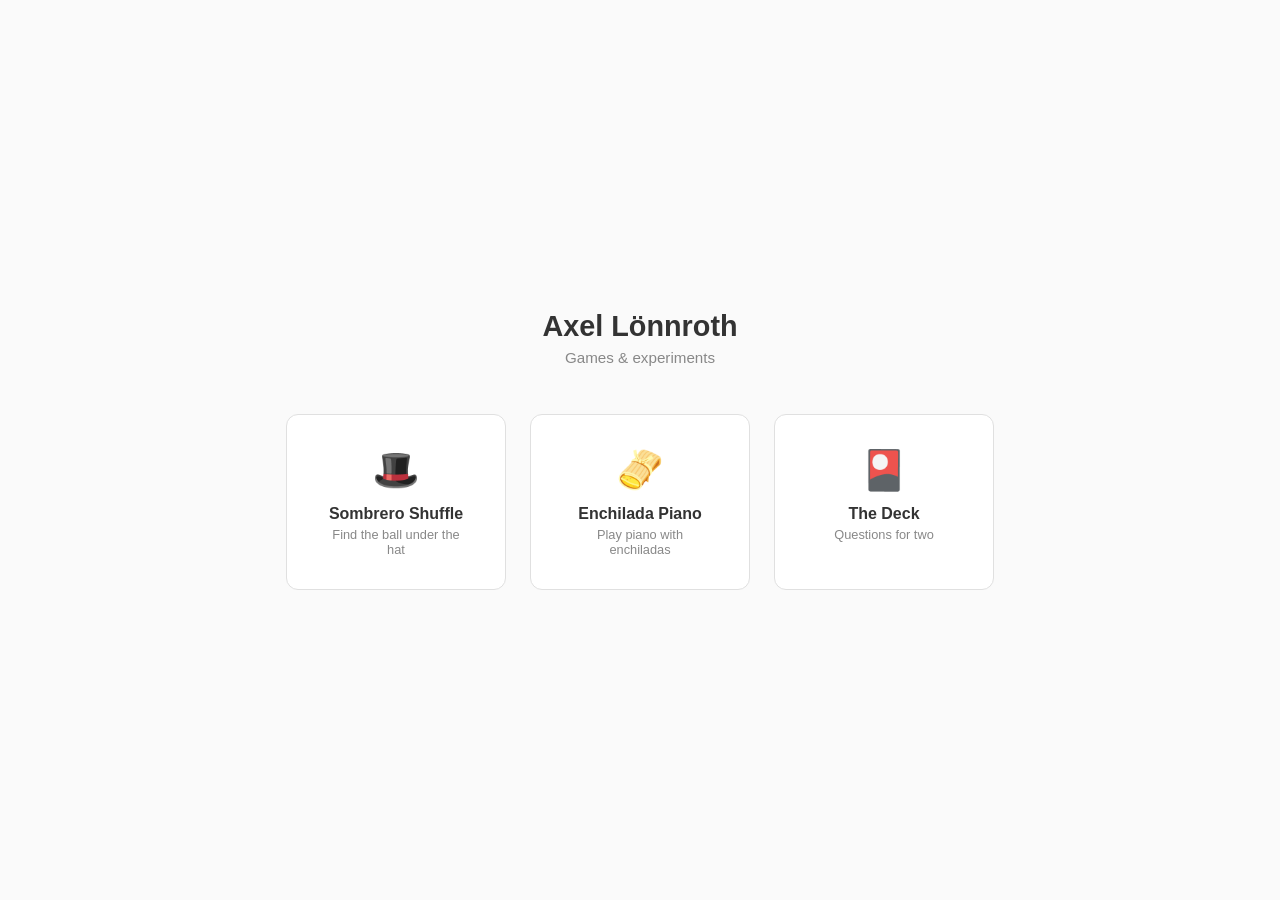
==== commit 7f6c0952: "Add The Deck — a two-person question card game Four themed categories (Spark, Drive, World, Core) pl" ====
--- a/index.html
+++ b/index.html
@@ -90,6 +90,11 @@
         <div class="card-title">Enchilada Piano</div>
         <div class="card-desc">Play piano with enchiladas</div>
       </a>
+      <a class="card" href="/the-deck/">
+        <div class="card-emoji">🎴</div>
+        <div class="card-title">The Deck</div>
+        <div class="card-desc">Questions for two</div>
+      </a>
     </div>
   </div>
 </body>
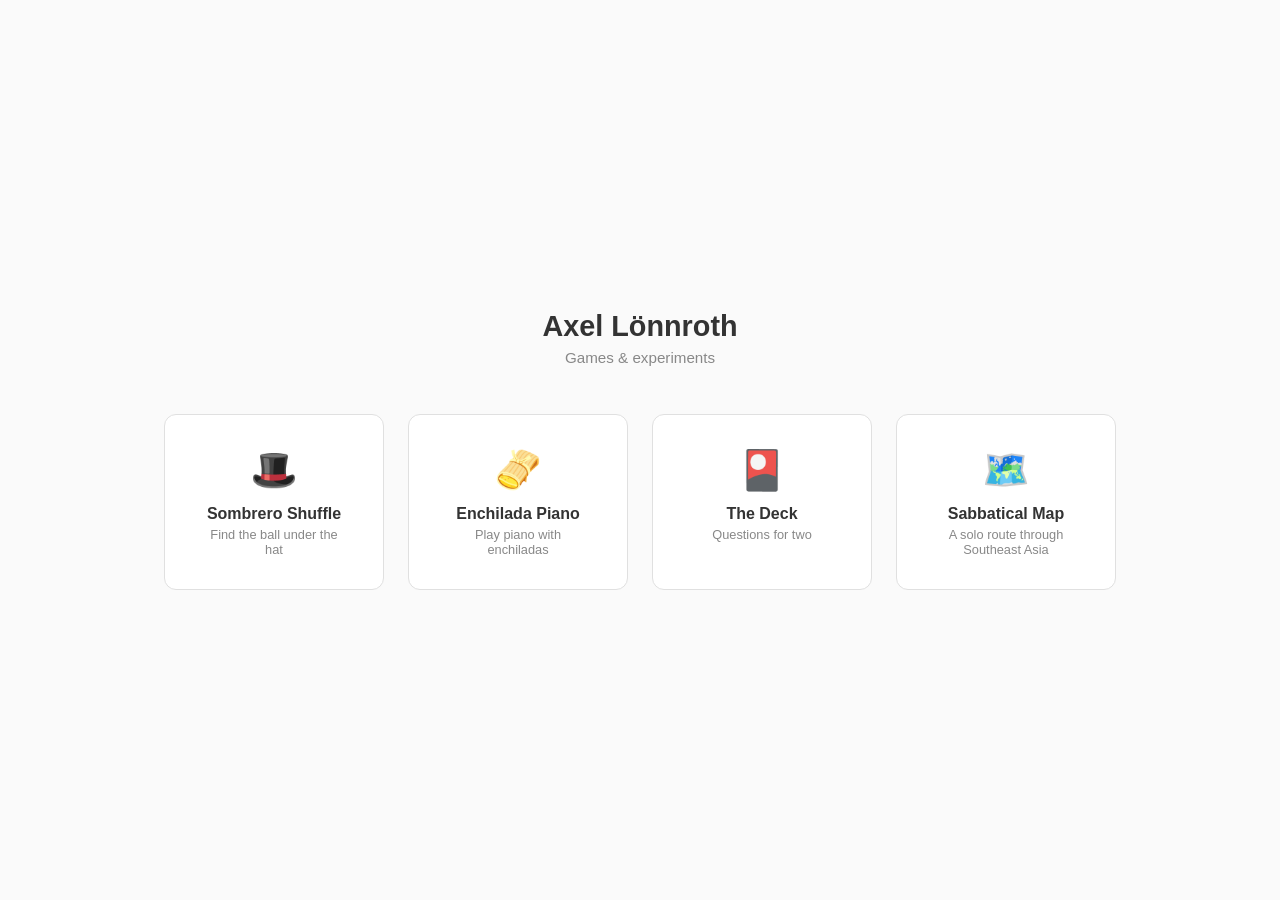
==== commit da005a01: "Add sabbatical route map page" ====
--- a/index.html
+++ b/index.html
@@ -95,6 +95,11 @@
         <div class="card-title">The Deck</div>
         <div class="card-desc">Questions for two</div>
       </a>
+      <a class="card" href="/sabbatical/">
+        <div class="card-emoji">🗺️</div>
+        <div class="card-title">Sabbatical Map</div>
+        <div class="card-desc">A solo route through Southeast Asia</div>
+      </a>
     </div>
   </div>
 </body>
